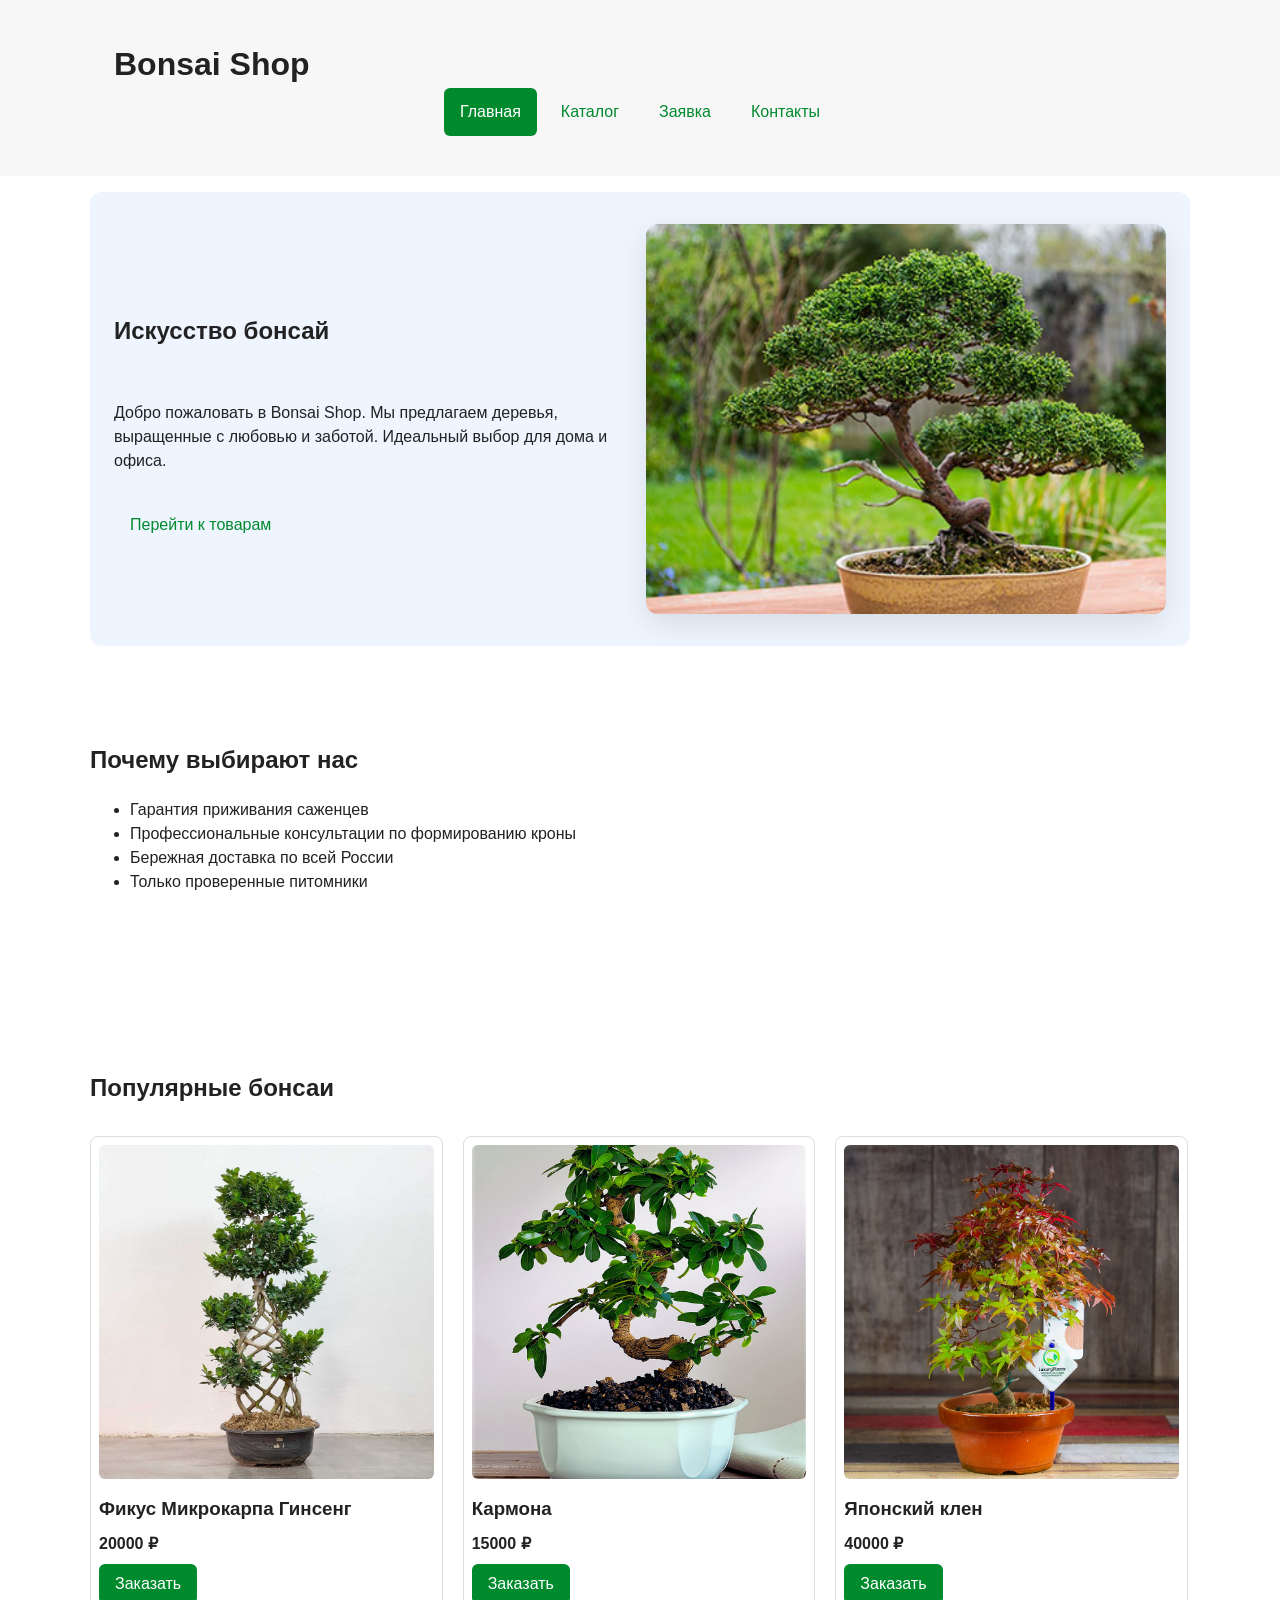
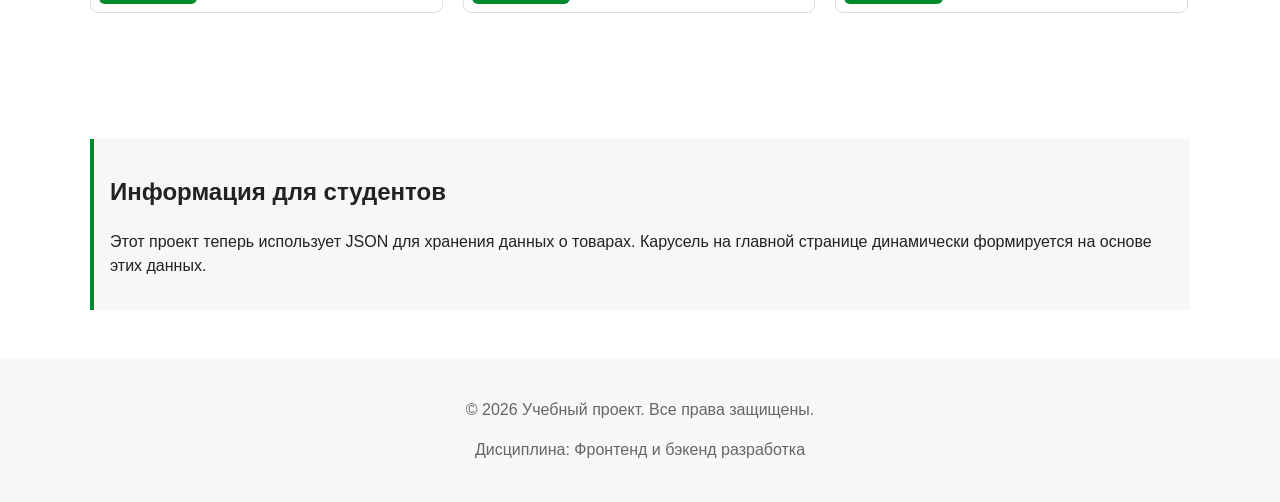
==== index.html @ c4bc8dfa "..." ====
<!DOCTYPE html>
<html lang="ru">
<head>
  <meta charset="UTF-8">
  <meta name="viewport" content="width=device-width, initial-scale=1.0">
  <title>Bonsai Shop</title>
  <link rel="stylesheet" href="css/style.css">
  <link rel="stylesheet" href="css/responsive.css">
  <script src="js/index.js" defer></script>

  <meta property="og:type" content="website">
  <meta property="og:title" content="Bonsai Shop">
  <meta property="og:description" content="Интернет-магазин бонсаев.">
  <meta property="og:image" content="https://Buranyashka.github.io/kr3-html-css-shop/images/preview.jpg">

</head>

<body>
  <header class="site-header">
    <div class="site-header__inner">
      <a class="site-header__logo" href="index.html" style="font-size: 32px">Bonsai Shop</a>

      <nav class="site-nav" aria-label="Основная навигация">
        <ul class="site-nav__list">
          <li class="site-nav__item">
            <a class="site-nav__link site-nav__link--active" href="index.html">Главная</a>
          </li>
          <li class="site-nav__item">
            <a class="site-nav__link" href="catalog.html">Каталог</a>
          </li>
          <li class="site-nav__item">
            <a class="site-nav__link" href="order.html">Заявка</a>
          </li>
          <li class="site-nav__item">
            <a class="site-nav__link" href="contacts.html">Контакты</a>
          </li>
        </ul>
      </nav>
    </div>
  </header>
  
  <main>
    <section class="hero">
      <div class="hero__content">
        <h1>Искусство бонсай</h1>
        <p>
          Добро пожаловать в Bonsai Shop. Мы предлагаем деревья, 
          выращенные с любовью и заботой. Идеальный выбор для дома и офиса.
        </p>
        <a class="button" href="#popular">Перейти к товарам</a>
      </div>

      <div class="hero__image-wrapper">
        <img class="hero__image" src="images/бонсай.jpg" alt="Красивый бонсай">
      </div>
    </section>

    <section class="section" id="advantages">
      <h2>Почему выбирают нас</h2>
      <ul class="advantages-list">
        <li>Гарантия приживания саженцев</li>
        <li>Профессиональные консультации по формированию кроны</li>
        <li>Бережная доставка по всей России</li>
        <li>Только проверенные питомники</li>
      </ul>
    </section>
    
    <section class="section" id="popular">
      <h2>Популярные бонсаи</h2>
      <div class="carousel-wrapper">
        <div class="carousel" id="popular-carousel">
          <p>Загрузка товаров...</p>
        </div>
      </div>

    </section>

    <aside class="aside-info">
      <h2>Информация для студентов</h2>
      <p>
        Этот проект теперь использует JSON для хранения данных о товарах.
        Карусель на главной странице динамически формируется на основе этих данных.
      </p>
    </aside>
  </main>

  <footer class="site-footer">
    <p>&copy; 2026 Учебный проект. Все права защищены.</p>
    <p>Дисциплина: Фронтенд и бэкенд разработка</p>
  </footer>
</body>
</html>
---- css/style.css ----
/* ===============================
        Переменные проекта
   =============================== */

:root {
  /* Основные цвета проекта */
  --color-bg: #ffffff;
  --color-text: #222222;
  --color-muted: #666666;
  --color-primary: #008a2e;
  --color-primary-dark: #00591e;
  --color-border: #dddddd;
  --color-surface: #f7f7f7;
  --color-surface-accent: #eef5ff;
  --color-danger: #b00020;
  --color-success: #168a2f;
  --color-success-bg: #eefaf0;
  --color-white: #ffffff;

  /* Отступы */
  --space-xs: 4px;
  --space-sm: 8px;
  --space-md: 16px;
  --space-lg: 24px;
  --space-xl: 32px;

  /* Скругления */
  --radius-sm: 6px;
  --radius-md: 8px;
  --radius-lg: 12px;

  /* Размеры */
  --container-width: 1100px;
}

/* ===============================
        Базовые стили
   =============================== */
  
* {
  box-sizing: border-box;
}

body {
  margin: 0;
  font-family: Arial, sans-serif;
  line-height: 1.5;
  color: var(--color-text);
  background-color: var(--color-bg);
}

/* Глобальная защита для всех картинок */
img {
  max-width: 100%;
  height: auto;
  display: block;
}

header,
main,
footer {
  padding: var(--space-md);
}

html {
  scroll-behavior: smooth;
}

/* Подсветка якоря (при переходе по ссылкам) */
:target {
  outline: 2px dashed var(--color-primary);
  outline-offset: 4px;
}

/* ===============================
        Общие элементы (Ссылки)
   =============================== */

a {
  color: var(--color-primary);
}

a:hover {
  color: var(--color-primary-dark);
}

a:focus-visible {
  outline: 2px solid var(--color-primary);
  outline-offset: 3px;
}

/* ===============================
        Header
   =============================== */

.site-header {
  background-color: var(--color-surface);
  position: sticky;
  top: 0;
  z-index: 10;
}

.site-header__inner {
  max-width: var(--container-width);
  margin: 0 auto;
  padding: var(--space-lg);
}

.site-header__logo {
  font-family: "Bernard MT", Arial, sans-serif;
  font-size: 32px;
  font-weight: 700;
  color: var(--color-text);
  text-decoration: none;
}

/* ===============================
        Навигация
   =============================== */

.site-nav__list {
  display: flex;
  flex-wrap: wrap;
  justify-content: center;
  align-items: center;
  gap: var(--space-md);
  padding: 0;
  margin: var(--space-md) 0 0;
  list-style: none;
}

.site-nav__link {
  display: inline-block;
  padding: var(--space-sm) var(--space-md);
  color: var(--color-primary);
  text-decoration: none;
  border-radius: var(--radius-sm);
}

.site-nav__link:hover {
  color: var(--color-white);
  background-color: var(--color-primary);
}

.site-nav__link:focus-visible {
  outline: 2px solid var(--color-primary);
  outline-offset: 3px;
}

.site-nav__link--active {
  color: var(--color-white);
  background-color: var(--color-primary);
}

/* ===============================
        Hero (Главная страница)
   =============================== */

.hero {
  background-color: var(--color-surface-accent);
  border-radius: var(--radius-lg);
  display: flex;
  align-items: center;
  justify-content: space-between;
  gap: 40px;
  padding: var(--space-xl) var(--space-lg);
  max-width: var(--container-width);
  margin: 0 auto var(--space-xl);
}

.hero__content {
  flex: 1;
  max-width: 600px;
}

.hero__image-wrapper {
  flex: 1;
  display: flex;
  justify-content: flex-end;
}

.hero__image {
  border-radius: var(--radius-lg);
  box-shadow: 0 10px 30px rgba(0,0,0,0.1);
  object-fit: cover;
  max-width: 450px;
}

/* ===============================
        Секции (Общие)
   =============================== */

.section {
  max-width: var(--container-width);
  margin: 0 auto var(--space-xl);
}

.section h2 {
  margin-top: 0;
}

.aside-info {
  max-width: var(--container-width);
  margin: 0 auto var(--space-xl);
  padding: var(--space-md);
  border-left: 4px solid var(--color-primary);
  background-color: var(--color-surface);
}

/* ===============================
        Кнопки
   =============================== */

.button {
  display: inline-block;
  padding: var(--space-sm) var(--space-md);
  border: none;
  border-radius: var(--radius-sm);
  font: inherit;
  text-decoration: none;
  cursor: pointer;
}

.button--primary {
  color: var(--color-white);
  background-color: var(--color-primary);
}

.button--primary:hover {
  color: var(--color-white);
  background-color: var(--color-primary-dark);
}

.button--secondary {
  color: var(--color-primary);
  background-color: transparent;
  border: 1px solid var(--color-primary);
}

.button--secondary:hover {
  color: var(--color-white);
  background-color: var(--color-primary);
}

.button:focus-visible {
  outline: 2px solid var(--color-primary);
  outline-offset: 3px;
}

.button:disabled,
.button--disabled {
  opacity: 0.6;
  cursor: not-allowed;
}

/* ===============================
        Карточки товаров (Каталог, Карусель)
   =============================== */

.product-card {
  display: flex;
  flex-direction: column;
  gap: var(--space-sm);
  padding: var(--space-md);
  border: 1px solid var(--color-border);
  border-radius: var(--radius-md);
  background-color: var(--color-bg);
  transition: border-color 0.2s ease;
}

.product-card:hover {
  border-color: var(--color-primary);
}

.product-card--featured {
  border-color: var(--color-primary);
}

.product-card__title {
  margin: 0;
  color: var(--color-text);
}

.product-card__description {
  margin: 0;
  color: var(--color-muted);
  flex-grow: 1;
}

.product-card__price {
  margin: 0;
  font-weight: 700;
}

.product-card__link {
  color: inherit;
  text-decoration: none;
}

.product-card__link:hover {
  color: var(--color-primary);
  text-decoration: underline;
}

.product-card__actions {
  display: flex;
  gap: var(--space-sm);
  flex-wrap: wrap;
  margin-top: auto;
}

.product-card__button {
  align-self: flex-start;
}

/* Картинка внутри карточки */
.product-card__media {
  width: 100%;
  aspect-ratio: 1 / 1;
  overflow: hidden;
  border-radius: var(--radius-sm);
  background-color: var(--color-surface-accent);
  margin-bottom: var(--space-sm);
  position: relative;
}

.product-card__image-link {
  display: block;
  width: 100%;
  height: 100%;
}

.product-card__img {
  width: 100%;
  height: 100%;
  object-fit: cover;
}

/* ===============================
        Сетка каталога
   =============================== */

.products-grid {
  display: grid;
  grid-template-columns: repeat(3, 1fr);
  gap: var(--space-lg);
}

/* ===============================
        Карусель (Главная)
   =============================== */

.carousel-wrapper {
  position: relative;
  padding: 10px 0;
  max-width: 1200px;
  margin: 0 auto;
}

.carousel {
  display: flex;
  gap: 20px;
  width: 100%;
  overflow-x: auto;
  scroll-snap-type: x mandatory;
  padding-bottom: 20px;
  scrollbar-width: thin;
}

.carousel::-webkit-scrollbar {
  height: 8px;
}
.carousel::-webkit-scrollbar-thumb {
  background: #ccc;
  border-radius: 4px;
}

.product-card--carousel {
  width: calc(33.333% - 14px);
  min-width: calc(33.333% - 14px);
  max-width: calc(33.333% - 14px);
  flex-shrink: 0;
  scroll-snap-align: start;
  padding: var(--space-sm); 
}

/* ===============================
        Фильтры и раскладка каталога
   =============================== */

.catalog-layout {
  max-width: var(--container-width);
  margin: 0 auto var(--space-xl);
  display: grid;
  grid-template-areas: "filters products";
  gap: var(--space-lg);
}

.catalog-filters {
  grid-area: filters;
  padding: var(--space-md);
  border: 1px solid var(--color-border);
  border-radius: var(--radius-md);
  background-color: var(--color-surface);
}

.catalog-products {
  grid-area: products;
}

.filters-form {
  display: grid;
  gap: var(--space-md);
}

.filters-form fieldset {
  margin: 0;
  padding: var(--space-md);
  border: 1px solid var(--color-border);
  border-radius: var(--radius-sm);
}

.filters-form legend {
  font-weight: 700;
}

.filters-form label {
  display: block;
  margin-bottom: var(--space-sm);
}

.filters-form input[type="number"] {
  width: 100%;
  padding: 8px 10px;
  border: 1px solid var(--color-border);
  border-radius: var(--radius-sm);
  font: inherit;
}

/* ===============================
        Хлебные крошки
   =============================== */

.breadcrumbs {
  max-width: var(--container-width);
  margin: 0 auto var(--space-md);
  font-size: 14px;
  color: var(--color-muted);
}

.breadcrumbs__link {
  color: var(--color-primary);
}

.breadcrumbs__current::before {
  content: " / ";
  color: var(--color-muted);
}

/* ===============================
        Страница товара (product.html)
   =============================== */

.product-detail {
  max-width: var(--container-width);
  margin: 0 auto var(--space-xl);
  display: grid;
  grid-template-columns: 1fr 1fr;
  gap: var(--space-xl);
  align-items: start;
}

.product-detail__gallery {
  position: relative;
  padding: var(--space-md);
  border: 1px solid var(--color-border);
  border-radius: var(--radius-md);
  background-color: var(--color-surface);
}

.product-detail__image {
  display: flex;
  align-items: center;
  justify-content: center;
  border-radius: var(--radius-sm);
  background-color: var(--color-surface-accent);
  overflow: hidden;
}

.product-detail__img {
  width: 100%;
  max-height: 500px;
  object-fit: contain; 
}

/* Бейдж «Хит» */
.product-card__badge {
  position: absolute;
  top: var(--space-md);
  right: var(--space-md);
  z-index: 2;
  padding: 4px 10px;
  font-size: 12px;
  font-weight: 700;
  color: var(--color-white);
  background-color: var(--color-danger);
  border-radius: var(--radius-sm);
  text-transform: uppercase;
  letter-spacing: 0.5px;
}

.product-detail__title {
  margin: 0 0 var(--space-sm);
}

.product-detail__price {
  margin: 0 0 var(--space-md);
  font-size: 24px;
  font-weight: 700;
  color: var(--color-primary);
}

.product-detail__description {
  margin: 0 0 var(--space-lg);
  color: var(--color-muted);
}

.product-detail__actions {
  display: flex;
  flex-wrap: wrap;
  gap: var(--space-md);
}

/* ===============================
        Таблицы (Характеристики)
   =============================== */

.product-table {
  width: 100%;
  border-collapse: collapse;
  margin-top: var(--space-md);
  font-size: 15px;
}

.product-table caption {
  text-align: left;
  font-weight: 700;
  padding-bottom: var(--space-sm);
  color: var(--color-muted);
}

.product-table th,
.product-table td {
  padding: var(--space-sm) var(--space-md);
  border: 1px solid var(--color-border);
  text-align: left;
}

.product-table thead th {
  background-color: var(--color-surface);
  font-weight: 700;
}

.product-table tbody tr:nth-child(even) {
  background-color: var(--color-surface-accent);
}

/* ===============================
        Формы (Заявка, Контакты)
   =============================== */

.order-form--page {
  max-width: 640px;
  margin-top: var(--space-lg);
  padding: var(--space-lg);
  border: 1px solid var(--color-border);
  border-radius: var(--radius-md);
  background-color: var(--color-surface);
}

.order-form__field {
  margin-bottom: var(--space-md);
}

.order-form__label {
  display: block;
  margin-bottom: var(--space-xs);
}

/* Объединенные поля ввода */
.order-form__input,
.order-form__select,
.order-form__textarea {
  width: 100%;
  padding: 10px 12px;
  border: 1px solid var(--color-border);
  border-radius: var(--radius-sm);
  font: inherit;
  background-color: var(--color-bg);
}

/* Объединенные ховеры */
.order-form__input:hover,
.order-form__select:hover,
.order-form__textarea:hover {
  border-color: var(--color-primary);
}

/* Объединенные фокусы */
.order-form__input:focus-visible,
.order-form__select:focus-visible,
.order-form__textarea:focus-visible {
  outline: 2px solid var(--color-primary);
  outline-offset: 3px;
}

.order-form__actions {
  display: flex;
  gap: var(--space-md);
  margin-top: var(--space-lg);
}

/* Чекбокс согласия */
.order-form__field--checkbox {
  display: flex;
  align-items: flex-start;
}

.order-form__checkbox-label {
  display: flex;
  align-items: flex-start;
  gap: var(--space-sm);
  cursor: pointer;
  line-height: 1.4;
}

.order-form__checkbox {
  width: 18px;
  height: 18px;
  margin-top: 2px;
  cursor: pointer;
  flex-shrink: 0;
}

.required-mark {
  color: var(--color-danger);
}

.success-message {
  max-width: 640px;
  margin: var(--space-lg) 0;
  padding: var(--space-md);
  border-left: 4px solid var(--color-success);
  background-color: var(--color-success-bg);
  color: var(--color-text);
  border-radius: var(--radius-sm);
}

/* ===============================
        Контакты (contacts.html)
   =============================== */

.contacts-grid {
  display: grid;
  grid-template-columns: repeat(3, 1fr);
  gap: var(--space-lg);
  margin-top: var(--space-lg);
}

.contacts-card {
  position: relative;
  padding: var(--space-lg);
  border: 1px solid var(--color-border);
  border-radius: var(--radius-md);
  background-color: var(--color-bg);
}

.contacts-card__badge {
  position: absolute;
  top: var(--space-sm);
  right: var(--space-sm);
  padding: 2px 8px;
  font-size: 11px;
  font-weight: 700;
  color: var(--color-white);
  background-color: var(--color-primary);
  border-radius: var(--radius-sm);
  text-transform: uppercase;
  letter-spacing: 0.5px;
}

.contacts-card__title {
  margin: 0 0 var(--space-sm);
  font-size: 18px;
  color: var(--color-text);
}

.contacts-card__value {
  margin: 0;
  font-weight: 700;
  color: var(--color-primary);
}

.contacts-card__value--address {
  font-style: normal;
  font-weight: 400;
  color: var(--color-text);
}

.contacts-card__link {
  color: var(--color-primary);
  text-decoration: none;
}

.contacts-card__link:hover {
  color: var(--color-primary-dark);
  text-decoration: underline;
}

.contacts-card__link:focus-visible {
  outline: 2px solid var(--color-primary);
  outline-offset: 3px;
}

.contacts-card__note {
  margin: var(--space-sm) 0 0;
  font-size: 13px;
  color: var(--color-muted);
}

/* ===============================
        Подвал
   =============================== */

.site-footer {
  background-color: var(--color-surface);
  padding: var(--space-lg);
  text-align: center;
  color: var(--color-muted);
}
---- css/responsive.css ----
/*
  Адаптивные стили для контрольной работы №3.
  Подход: Mobile First.
  Базовые стили рассчитаны на мобильный экран.
  Расширения добавляются через min-width медиазапросы.
*/

*,
*::before,
*::after {
  box-sizing: border-box;
}

html {
  scroll-behavior: smooth;
}

img,
video {
  max-width: 100%;
  height: auto;
}

body {
  overflow-x: hidden;
}

/* -------------------------------- */

.container,
.main,
.section {
  width: min(100% - 32px, 1200px);
  margin-inline: auto;
}

.section {
  padding-block: clamp(24px, 5vw, 64px);
}

.breadcrumbs {
  width: min(100% - 32px, 1200px);
  margin-inline: auto;
}

/* -------------------------------- */

.site-nav__list {
  display: flex;
  flex-direction: column;
  gap: var(--space-sm, 8px);
  padding: 0;
  margin: 0;
  list-style: none;
}

.site-nav__link {
  display: block;
  padding: 12px 16px;
}

@media (min-width: 768px) {
  .site-nav__list {
    flex-direction: row;
    flex-wrap: wrap;
    align-items: center;
  }
}

/* -------------------------------- */

.site-header {
  position: static;
}

@media (min-width: 768px) {
  .site-header {
    position: static;
    top: 0;
    z-index: 100;
  }
}

/* -------------------------------- */

.hero {
  display: grid;
  gap: var(--space-lg, 24px);
  align-items: center;
}

.hero__content {
  display: grid;
  gap: var(--space-md, 16px);
}

.hero__title {
  font-size: clamp(28px, 7vw, 56px);
  line-height: 1.1;
}

.hero__image {
  width: 100%;
  max-width: 520px;
  margin-inline: auto;
}

@media (min-width: 900px) {
  .hero {
    grid-template-columns: minmax(0, 1fr) minmax(320px, 520px);
  }
}

/* -------------------------------- */

.products-grid {
  display: grid;
  grid-template-columns: 1fr;
  gap: var(--space-md, 16px);
}

.product-card {
  min-width: 0;
}

.product-card__title,
.product-card__description {
  overflow-wrap: anywhere;
}

@media (min-width: 640px) {
  .products-grid {
    grid-template-columns: repeat(2, minmax(0, 1fr));
  }
}

@media (min-width: 1024px) {
  .products-grid {
    grid-template-columns: repeat(3, minmax(0, 1fr));
  }
}   

/* -------------------------------- */

.catalog-layout {
  display: grid;
  gap: var(--space-lg, 24px);
}

.catalog-filters {
  order: -1;
}

@media (min-width: 1024px) {
  .catalog-layout {
    align-items: start;
  }
}

/* -------------------------------- */

.product-card__image {
  display: block;
  width: 100%;
  aspect-ratio: 4 / 3;
  object-fit: cover;
  border-radius: var(--radius-md, 8px);
}

/* -------------------------------- */

.order-form {
  display: grid;
  gap: var(--space-md, 16px);
}

.order-form__group {
  display: grid;
  gap: var(--space-xs, 8px);
}

.order-form__input,
.order-form__textarea,
.order-form__select {
  width: 100%;
  min-height: 44px;
  padding: 10px 12px;
  font: inherit;
}

.order-form__textarea {
  min-height: 120px;
  resize: vertical;
}

@media (min-width: 768px) {
  .order-form {
    grid-template-columns: repeat(2, minmax(0, 1fr));
  }

  .order-form__group--wide {
    grid-column: 1 / -1;
  }
}

/* -------------------------------- */
/* -------------------------------- */
/* -------------------------------- */

@media (max-width: 767px) {
  .product-card--carousel {
    width: 85%;
    min-width: 85%;
    max-width: 85%;
  }
}

@media (min-width: 768px) and (max-width: 1023px) {
  .product-card--carousel {
    width: calc(50% - 10px);
    min-width: calc(50% - 10px);
    max-width: calc(50% - 10px);
  }
}

/* -------------------------------- */

@media (max-width: 767px) {
  .product-detail {
    grid-template-columns: 1fr;
    gap: var(--space-md, 16px);
  }
}

/* -------------------------------- */

.contacts-grid {
  display: grid;
  grid-template-columns: 1fr;
  gap: var(--space-lg, 24px);
}

@media (min-width: 768px) {
  .contacts-grid {
    grid-template-columns: repeat(2, 1fr);
  }
}

@media (min-width: 1024px) {
  .contacts-grid {
    grid-template-columns: repeat(3, 1fr);
  }
}
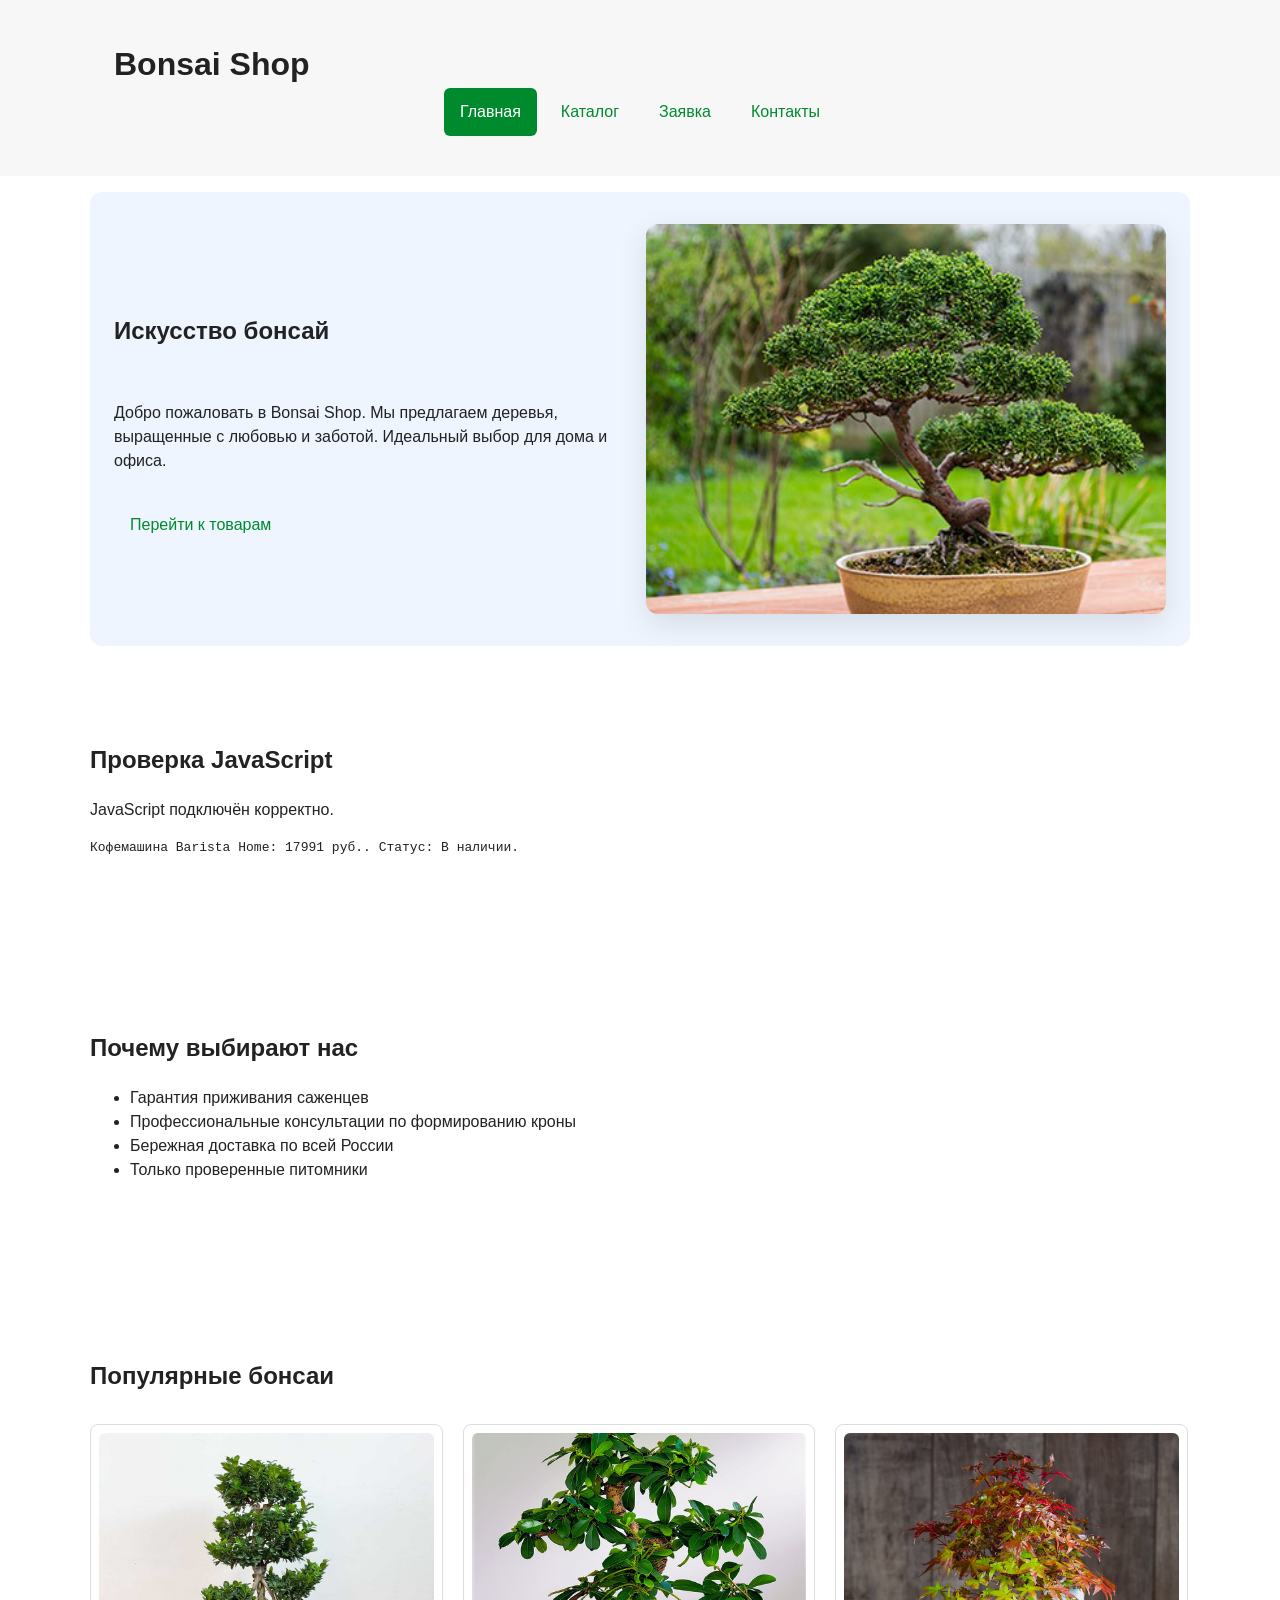
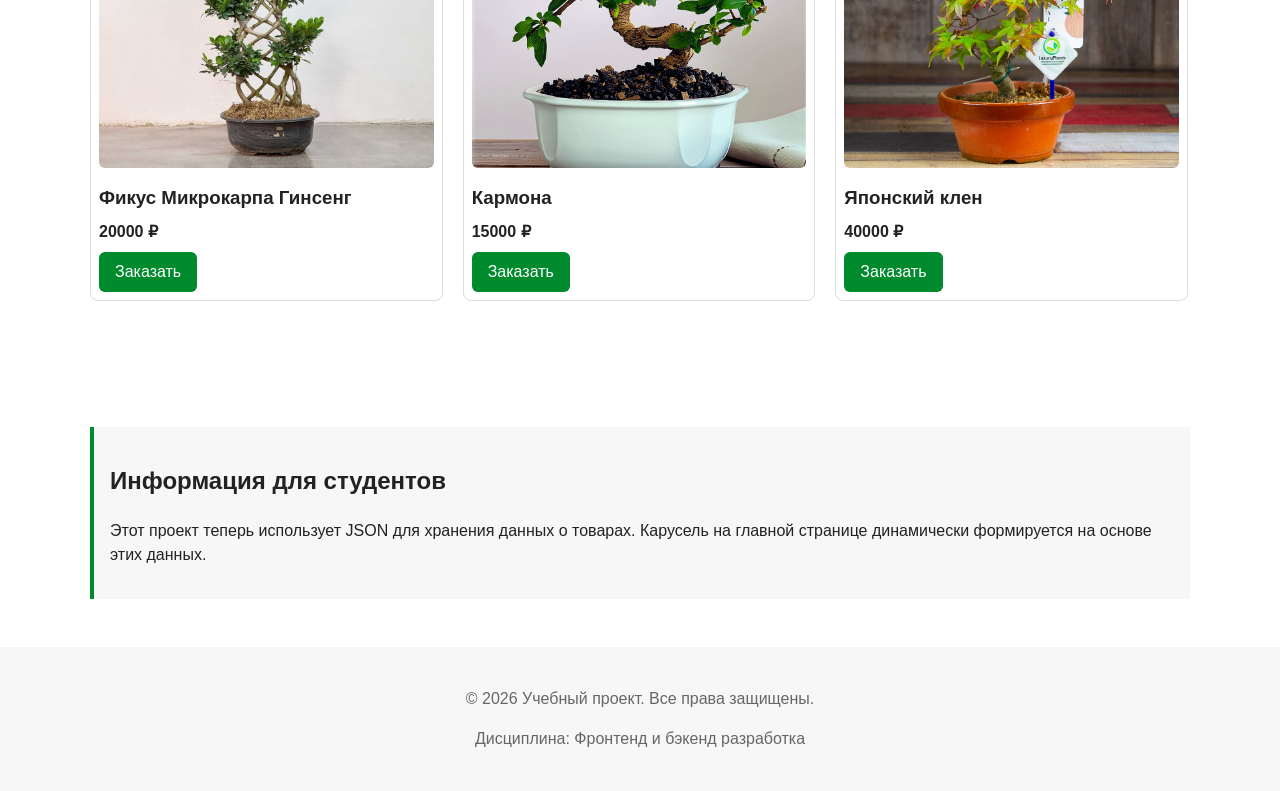
==== commit cf44ced8: "feat: add JavaScript basics to shop project" ====
--- a/index.html
+++ b/index.html
@@ -7,6 +7,11 @@
   <link rel="stylesheet" href="css/style.css">
   <link rel="stylesheet" href="css/responsive.css">
   <script src="js/index.js" defer></script>
+
+
+  <script src="js/data.js" defer></script>
+  <script src="js/main.js" defer></script>
+
 
   <meta property="og:type" content="website">
   <meta property="og:title" content="Bonsai Shop">
@@ -55,6 +60,20 @@
       </div>
     </section>
 
+
+
+
+
+    <section class="section js-check" aria-labelledby="js-check-title">
+      <h2 id="js-check-title">Проверка JavaScript</h2>
+      <p class="js-message">JavaScript пока не выполнился.</p>
+      <pre class="product-output"></pre>
+    </section>
+
+
+
+
+
     <section class="section" id="advantages">
       <h2>Почему выбирают нас</h2>
       <ul class="advantages-list">
